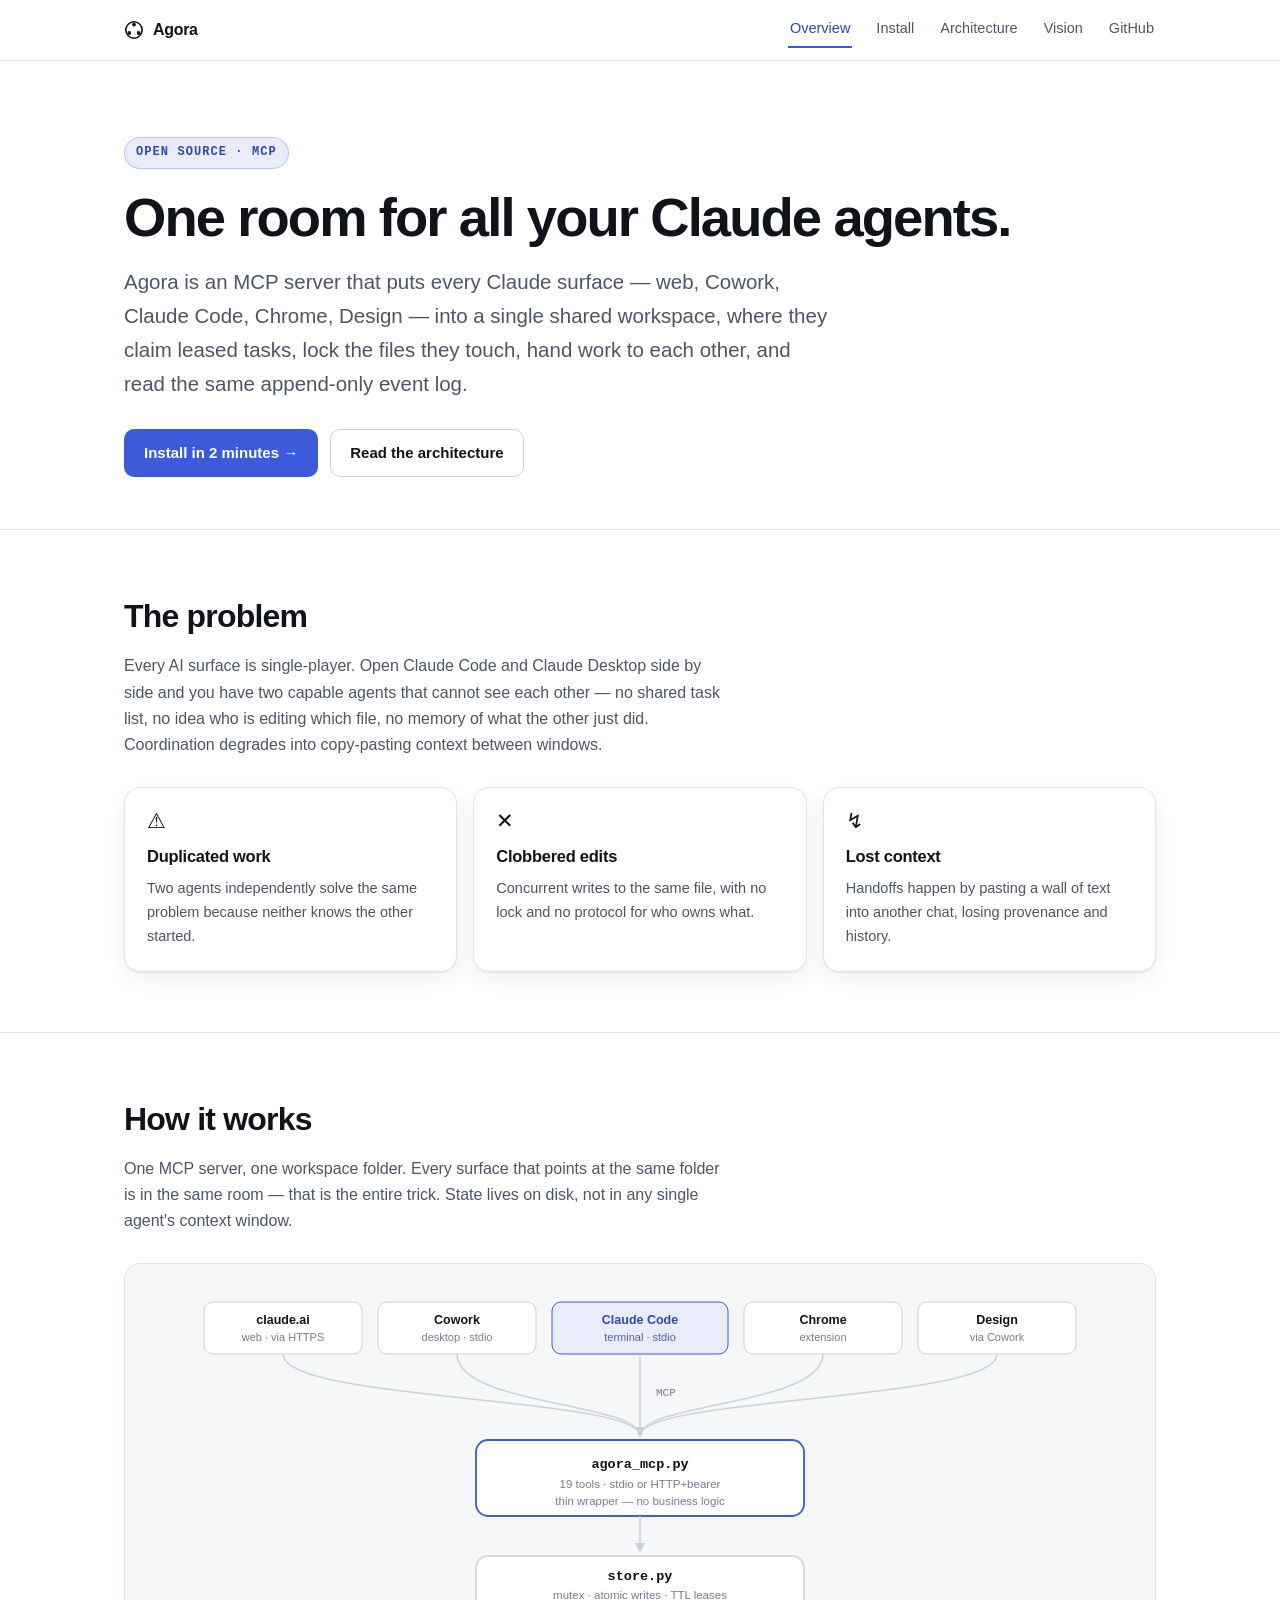
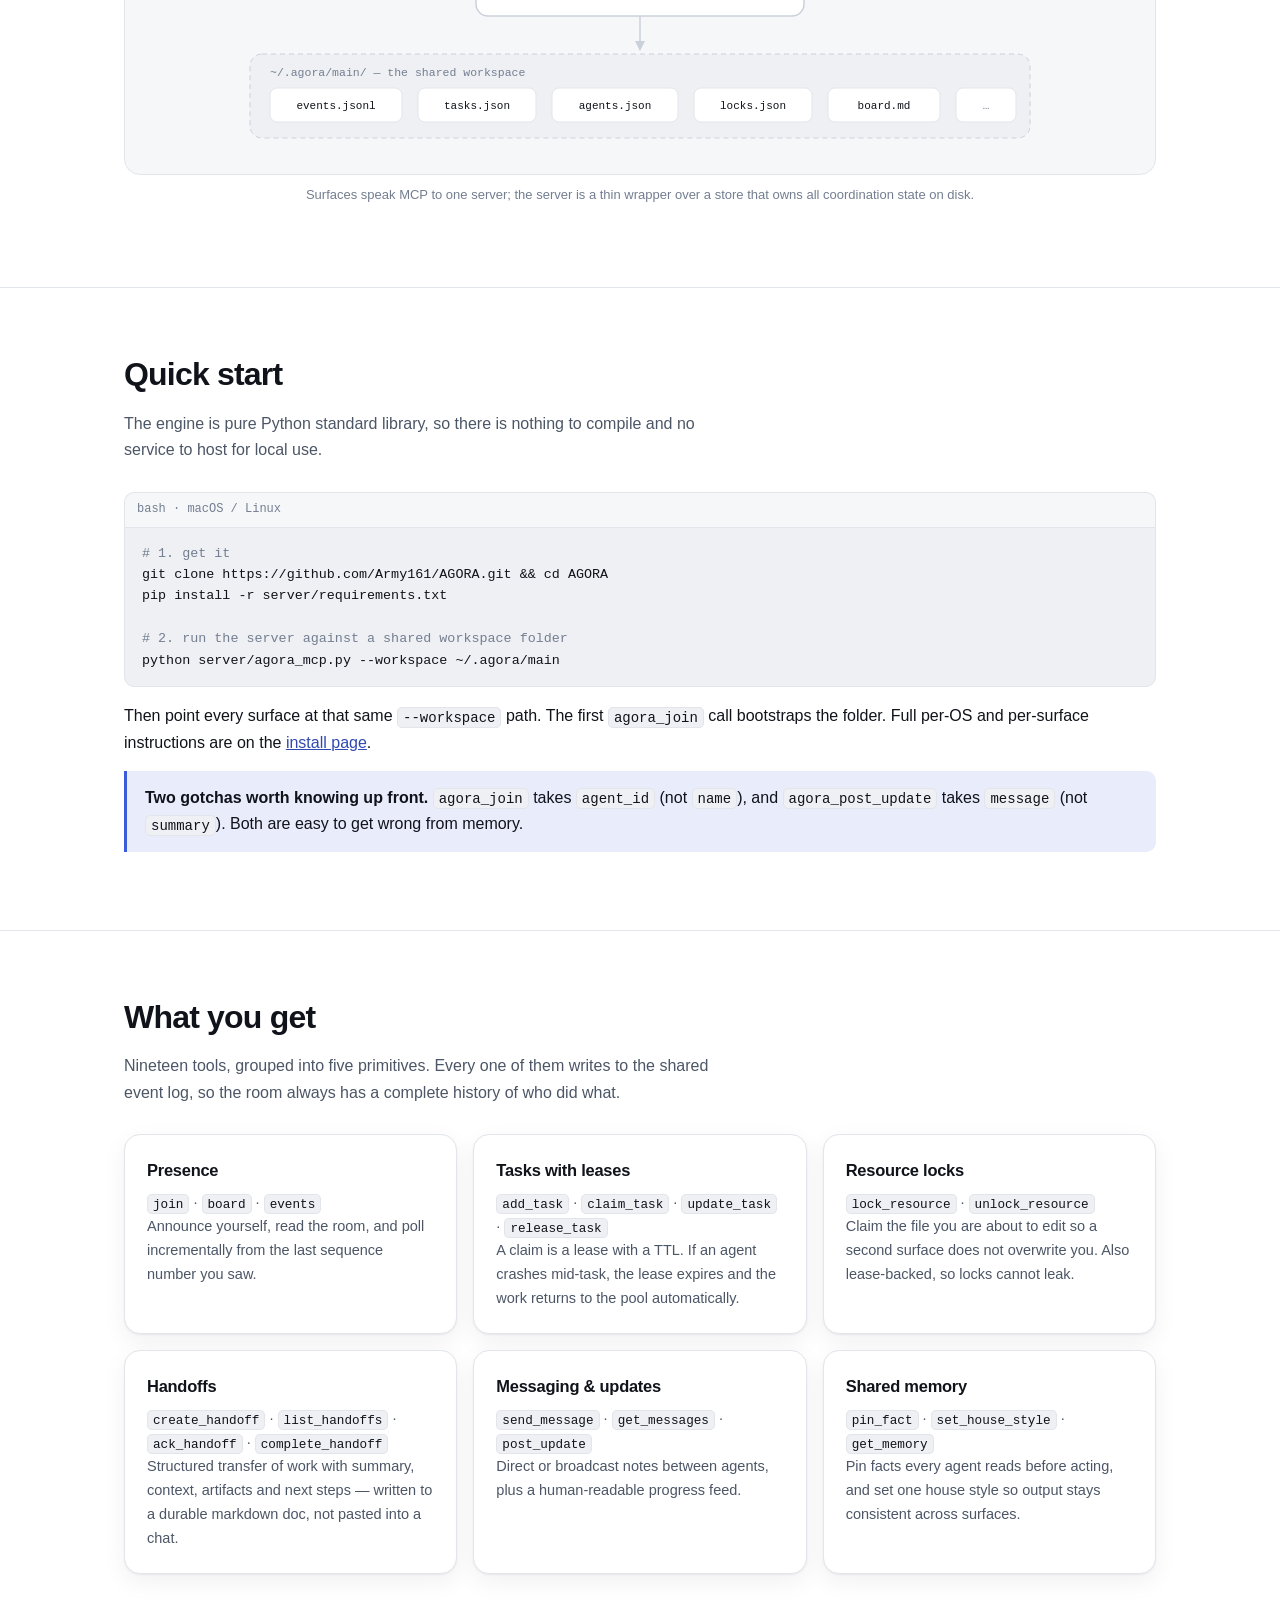
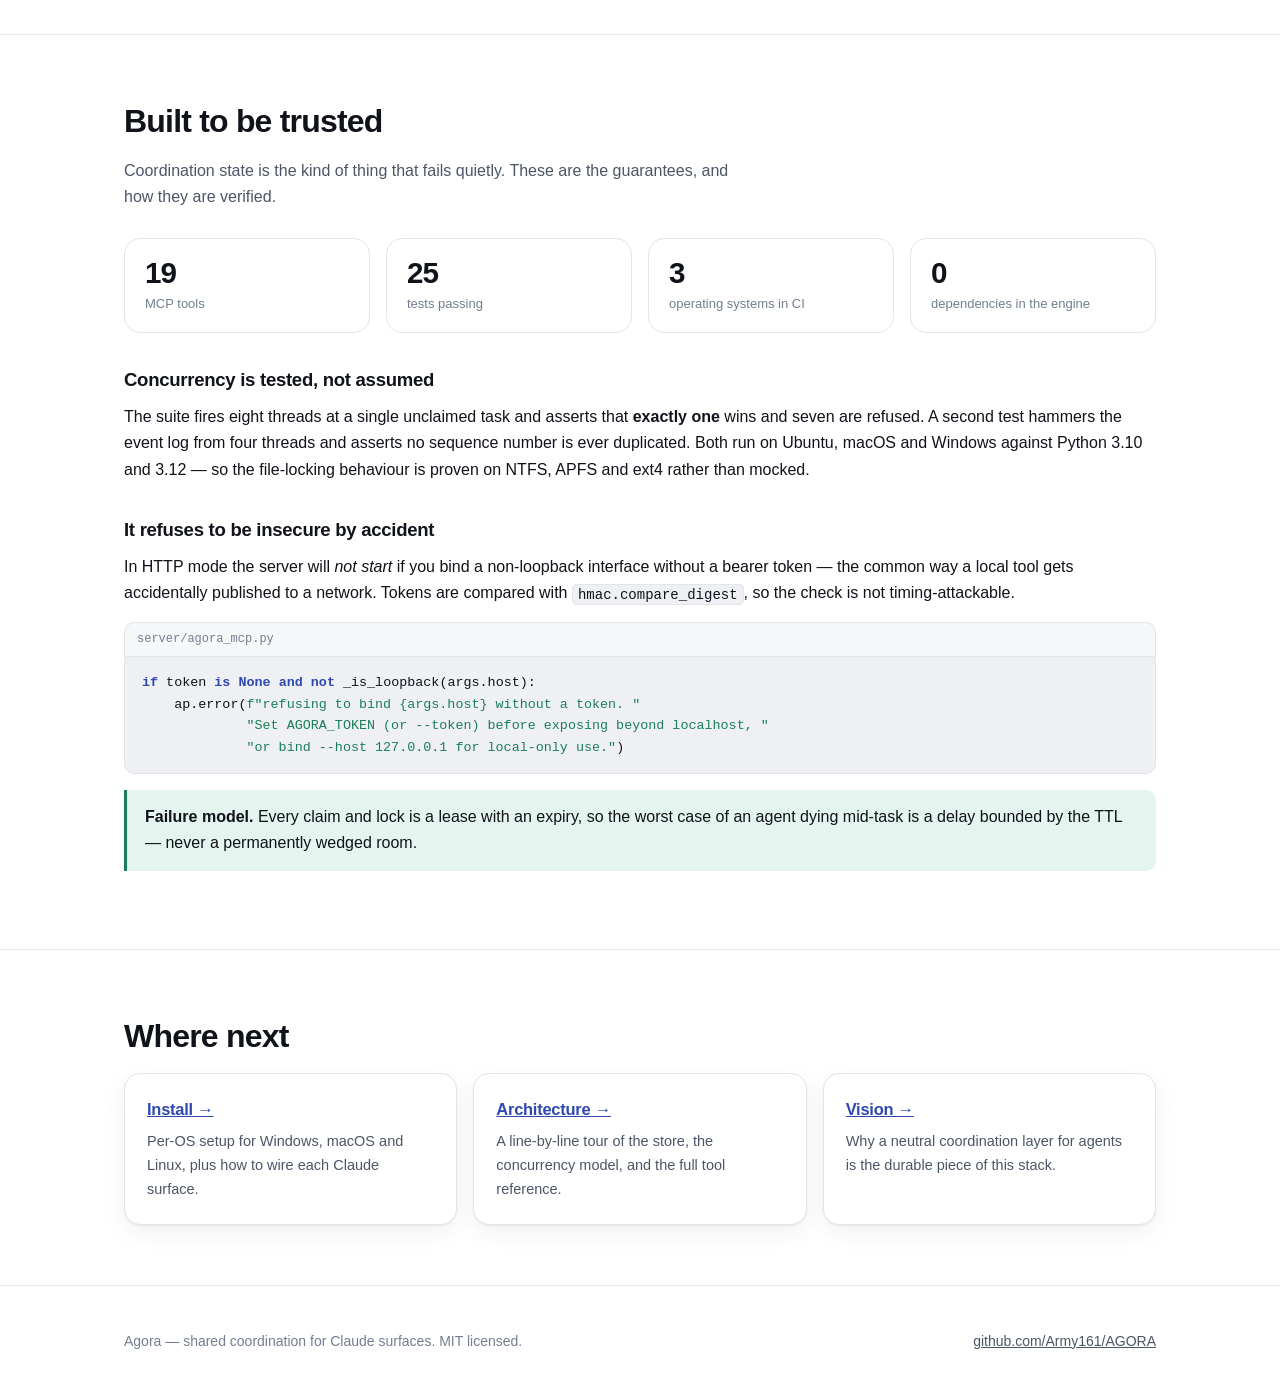
==== docs/index.html @ 0ce32cec "Add test suite, CI, docs site, LICENSE; fix stale docs and undeclared deps Packaging pass to make th" ====
<!doctype html>
<html lang="en">
<head>
<meta charset="utf-8">
<meta name="viewport" content="width=device-width, initial-scale=1">
<title>Agora — a shared room for your Claude agents</title>
<meta name="description" content="Agora is an MCP server that lets multiple Claude surfaces meet in one workspace: leased tasks, handoffs, resource locks and an append-only event log.">
<link rel="stylesheet" href="assets/agora.css">
</head>
<body>

<nav class="nav"><div class="nav-in">
<a class="brand" href="index.html"><svg width="20" height="20" viewBox="0 0 20 20" fill="none"><circle cx="10" cy="10" r="8.2" stroke="currentColor" stroke-width="1.6"/><circle cx="10" cy="4.6" r="1.9" fill="currentColor"/><circle cx="5.3" cy="13" r="1.9" fill="currentColor"/><circle cx="14.7" cy="13" r="1.9" fill="currentColor"/></svg>Agora</a>
<a class="navlink" href="index.html" aria-current="page">Overview</a>
<a class="navlink" href="install.html">Install</a>
<a class="navlink" href="architecture.html">Architecture</a>
<a class="navlink" href="pitch.html">Vision</a>
<a class="navlink" href="https://github.com/Army161/AGORA">GitHub</a>
</div></nav>

<header class="hero"><div class="wrap">
  <span class="eyebrow">Open source · MCP</span>
  <h1>One room for all your&nbsp;Claude agents.</h1>
  <p class="lede">Agora is an MCP server that puts every Claude surface — web, Cowork, Claude Code, Chrome, Design — into a single shared workspace, where they claim leased tasks, lock the files they touch, hand work to each other, and read the same append-only event log.</p>
  <div class="btn-row">
    <a class="btn btn-primary" href="install.html">Install in 2 minutes →</a>
    <a class="btn btn-ghost" href="architecture.html">Read the architecture</a>
  </div>
</div></header>

<section><div class="wrap">
  <h2>The problem</h2>
  <p class="sub">Every AI surface is single-player. Open Claude Code and Claude Desktop side by side and you have two capable agents that cannot see each other — no shared task list, no idea who is editing which file, no memory of what the other just did. Coordination degrades into copy-pasting context between windows.</p>

  <div class="grid g3">
    <div class="card">
      <span class="ico" aria-hidden="true">⚠</span>
      <h3>Duplicated work</h3>
      <p>Two agents independently solve the same problem because neither knows the other started.</p>
    </div>
    <div class="card">
      <span class="ico" aria-hidden="true">✕</span>
      <h3>Clobbered edits</h3>
      <p>Concurrent writes to the same file, with no lock and no protocol for who owns what.</p>
    </div>
    <div class="card">
      <span class="ico" aria-hidden="true">↯</span>
      <h3>Lost context</h3>
      <p>Handoffs happen by pasting a wall of text into another chat, losing provenance and history.</p>
    </div>
  </div>
</div></section>

<section><div class="wrap">
  <h2>How it works</h2>
  <p class="sub">One MCP server, one workspace folder. Every surface that points at the same folder is in the same room — that is the entire trick. State lives on disk, not in any single agent's context window.</p>

  <figure>
    <div class="fig-frame">
      <svg viewBox="0 0 900 470" role="img" aria-labelledby="archtitle archdesc" style="max-width:900px;margin:0 auto;">
        <title id="archtitle">Agora architecture</title>
        <desc id="archdesc">Five Claude surfaces connect over MCP to a single Agora server, which reads and writes one shared workspace folder containing the event log, tasks, agents, locks and a rendered board.</desc>

        <defs>
          <marker id="arw" viewBox="0 0 10 10" refX="9" refY="5" markerWidth="7" markerHeight="7" orient="auto-start-reverse">
            <path d="M 0 0 L 10 5 L 0 10 z" fill="var(--border-str)"/>
          </marker>
        </defs>

        <!-- surfaces -->
        <g font-family="var(--sans)" font-size="12.5" text-anchor="middle">
          <g>
            <rect x="14"  y="18" width="158" height="52" rx="9" fill="var(--surface)" stroke="var(--border-str)"/>
            <text x="93"  y="40" fill="var(--text)" font-weight="600">claude.ai</text>
            <text x="93"  y="57" fill="var(--text-mute)" font-size="11">web · via HTTPS</text>
          </g>
          <g>
            <rect x="188" y="18" width="158" height="52" rx="9" fill="var(--surface)" stroke="var(--border-str)"/>
            <text x="267" y="40" fill="var(--text)" font-weight="600">Cowork</text>
            <text x="267" y="57" fill="var(--text-mute)" font-size="11">desktop · stdio</text>
          </g>
          <g>
            <rect x="362" y="18" width="176" height="52" rx="9" fill="var(--accent-sm)" stroke="var(--accent)"/>
            <text x="450" y="40" fill="var(--accent-tx)" font-weight="600">Claude Code</text>
            <text x="450" y="57" fill="var(--accent-tx)" font-size="11" opacity=".85">terminal · stdio</text>
          </g>
          <g>
            <rect x="554" y="18" width="158" height="52" rx="9" fill="var(--surface)" stroke="var(--border-str)"/>
            <text x="633" y="40" fill="var(--text)" font-weight="600">Chrome</text>
            <text x="633" y="57" fill="var(--text-mute)" font-size="11">extension</text>
          </g>
          <g>
            <rect x="728" y="18" width="158" height="52" rx="9" fill="var(--surface)" stroke="var(--border-str)"/>
            <text x="807" y="40" fill="var(--text)" font-weight="600">Design</text>
            <text x="807" y="57" fill="var(--text-mute)" font-size="11">via Cowork</text>
          </g>
        </g>

        <!-- surface -> server -->
        <g stroke="var(--border-str)" stroke-width="1.5" fill="none" marker-end="url(#arw)">
          <path d="M93 70  C 93 118, 450 112, 450 152"/>
          <path d="M267 70 C 267 122, 450 118, 450 152"/>
          <path d="M450 70 L 450 152"/>
          <path d="M633 70 C 633 122, 450 118, 450 152"/>
          <path d="M807 70 C 807 118, 450 112, 450 152"/>
        </g>
        <text x="466" y="112" font-family="var(--mono)" font-size="11" fill="var(--text-mute)">MCP</text>

        <!-- server -->
        <g>
          <rect x="286" y="156" width="328" height="76" rx="12" fill="var(--surface)" stroke="var(--accent)" stroke-width="1.8"/>
          <text x="450" y="184" text-anchor="middle" font-family="var(--mono)" font-size="13.5" fill="var(--text)" font-weight="600">agora_mcp.py</text>
          <text x="450" y="204" text-anchor="middle" font-family="var(--sans)" font-size="11.5" fill="var(--text-mute)">19 tools · stdio or HTTP+bearer</text>
          <text x="450" y="221" text-anchor="middle" font-family="var(--sans)" font-size="11.5" fill="var(--text-mute)">thin wrapper — no business logic</text>
        </g>

        <path d="M450 232 L 450 268" stroke="var(--border-str)" stroke-width="1.5" fill="none" marker-end="url(#arw)"/>

        <!-- store -->
        <g>
          <rect x="286" y="272" width="328" height="60" rx="12" fill="var(--surface)" stroke="var(--border-str)" stroke-width="1.5"/>
          <text x="450" y="296" text-anchor="middle" font-family="var(--mono)" font-size="13.5" fill="var(--text)" font-weight="600">store.py</text>
          <text x="450" y="315" text-anchor="middle" font-family="var(--sans)" font-size="11.5" fill="var(--text-mute)">mutex · atomic writes · TTL leases</text>
        </g>

        <path d="M450 332 L 450 366" stroke="var(--border-str)" stroke-width="1.5" fill="none" marker-end="url(#arw)"/>

        <!-- workspace -->
        <g>
          <rect x="60" y="370" width="780" height="84" rx="12" fill="var(--bg-inset)" stroke="var(--border-str)" stroke-dasharray="5 4"/>
          <text x="80" y="392" font-family="var(--mono)" font-size="11.5" fill="var(--text-mute)">~/.agora/main/ — the shared workspace</text>
          <g font-family="var(--mono)" font-size="11" text-anchor="middle">
            <g><rect x="80"  y="404" width="132" height="34" rx="7" fill="var(--surface)" stroke="var(--border)"/><text x="146" y="425" fill="var(--text)">events.jsonl</text></g>
            <g><rect x="228" y="404" width="118" height="34" rx="7" fill="var(--surface)" stroke="var(--border)"/><text x="287" y="425" fill="var(--text)">tasks.json</text></g>
            <g><rect x="362" y="404" width="126" height="34" rx="7" fill="var(--surface)" stroke="var(--border)"/><text x="425" y="425" fill="var(--text)">agents.json</text></g>
            <g><rect x="504" y="404" width="118" height="34" rx="7" fill="var(--surface)" stroke="var(--border)"/><text x="563" y="425" fill="var(--text)">locks.json</text></g>
            <g><rect x="638" y="404" width="112" height="34" rx="7" fill="var(--surface)" stroke="var(--border)"/><text x="694" y="425" fill="var(--text)">board.md</text></g>
            <g><rect x="766" y="404" width="60" height="34" rx="7" fill="var(--surface)" stroke="var(--border)"/><text x="796" y="425" fill="var(--text-mute)">…</text></g>
          </g>
        </g>
      </svg>
    </div>
    <figcaption>Surfaces speak MCP to one server; the server is a thin wrapper over a store that owns all coordination state on disk.</figcaption>
  </figure>
</div></section>

<section><div class="wrap">
  <h2>Quick start</h2>
  <p class="sub">The engine is pure Python standard library, so there is nothing to compile and no service to host for local use.</p>

  <span class="filename">bash · macOS / Linux</span>
<pre><code><span class="c"># 1. get it</span>
git clone https://github.com/Army161/AGORA.git &amp;&amp; cd AGORA
pip install -r server/requirements.txt

<span class="c"># 2. run the server against a shared workspace folder</span>
python server/agora_mcp.py --workspace ~/.agora/main</code></pre>

  <p>Then point every surface at that same <code>--workspace</code> path. The first <code>agora_join</code> call bootstraps the folder. Full per-OS and per-surface instructions are on the <a href="install.html">install page</a>.</p>

  <div class="note">
    <p><strong>Two gotchas worth knowing up front.</strong> <code>agora_join</code> takes <code>agent_id</code> (not <code>name</code>), and <code>agora_post_update</code> takes <code>message</code> (not <code>summary</code>). Both are easy to get wrong from memory.</p>
  </div>
</div></section>

<section><div class="wrap">
  <h2>What you get</h2>
  <p class="sub">Nineteen tools, grouped into five primitives. Every one of them writes to the shared event log, so the room always has a complete history of who did what.</p>

  <div class="grid g2">
    <div class="card">
      <h3>Presence</h3>
      <p class="mb0"><code>join</code> · <code>board</code> · <code>events</code></p>
      <p class="mt32">Announce yourself, read the room, and poll incrementally from the last sequence number you saw.</p>
    </div>
    <div class="card">
      <h3>Tasks with leases</h3>
      <p class="mb0"><code>add_task</code> · <code>claim_task</code> · <code>update_task</code> · <code>release_task</code></p>
      <p class="mt32">A claim is a lease with a TTL. If an agent crashes mid-task, the lease expires and the work returns to the pool automatically.</p>
    </div>
    <div class="card">
      <h3>Resource locks</h3>
      <p class="mb0"><code>lock_resource</code> · <code>unlock_resource</code></p>
      <p class="mt32">Claim the file you are about to edit so a second surface does not overwrite you. Also lease-backed, so locks cannot leak.</p>
    </div>
    <div class="card">
      <h3>Handoffs</h3>
      <p class="mb0"><code>create_handoff</code> · <code>list_handoffs</code> · <code>ack_handoff</code> · <code>complete_handoff</code></p>
      <p class="mt32">Structured transfer of work with summary, context, artifacts and next steps — written to a durable markdown doc, not pasted into a chat.</p>
    </div>
    <div class="card">
      <h3>Messaging &amp; updates</h3>
      <p class="mb0"><code>send_message</code> · <code>get_messages</code> · <code>post_update</code></p>
      <p class="mt32">Direct or broadcast notes between agents, plus a human-readable progress feed.</p>
    </div>
    <div class="card">
      <h3>Shared memory</h3>
      <p class="mb0"><code>pin_fact</code> · <code>set_house_style</code> · <code>get_memory</code></p>
      <p class="mt32">Pin facts every agent reads before acting, and set one house style so output stays consistent across surfaces.</p>
    </div>
  </div>
</div></section>

<section><div class="wrap">
  <h2>Built to be trusted</h2>
  <p class="sub">Coordination state is the kind of thing that fails quietly. These are the guarantees, and how they are verified.</p>

  <div class="grid g4">
    <div class="stat"><span class="n">19</span><span class="l">MCP tools</span></div>
    <div class="stat"><span class="n">25</span><span class="l">tests passing</span></div>
    <div class="stat"><span class="n">3</span><span class="l">operating systems in CI</span></div>
    <div class="stat"><span class="n">0</span><span class="l">dependencies in the engine</span></div>
  </div>

  <h3>Concurrency is tested, not assumed</h3>
  <p>The suite fires eight threads at a single unclaimed task and asserts that <strong>exactly one</strong> wins and seven are refused. A second test hammers the event log from four threads and asserts no sequence number is ever duplicated. Both run on Ubuntu, macOS and Windows against Python 3.10 and 3.12 — so the file-locking behaviour is proven on NTFS, APFS and ext4 rather than mocked.</p>

  <h3>It refuses to be insecure by accident</h3>
  <p>In HTTP mode the server will <em>not start</em> if you bind a non-loopback interface without a bearer token — the common way a local tool gets accidentally published to a network. Tokens are compared with <code>hmac.compare_digest</code>, so the check is not timing-attackable.</p>

  <span class="filename">server/agora_mcp.py</span>
<pre><code><span class="k">if</span> token <span class="k">is</span> <span class="k">None</span> <span class="k">and</span> <span class="k">not</span> _is_loopback(args.host):
    ap.error(<span class="s">f"refusing to bind {args.host} without a token. "</span>
             <span class="s">"Set AGORA_TOKEN (or --token) before exposing beyond localhost, "</span>
             <span class="s">"or bind --host 127.0.0.1 for local-only use."</span>)</code></pre>

  <div class="note ok">
    <p><strong>Failure model.</strong> Every claim and lock is a lease with an expiry, so the worst case of an agent dying mid-task is a delay bounded by the TTL — never a permanently wedged room.</p>
  </div>
</div></section>

<section><div class="wrap">
  <h2>Where next</h2>
  <div class="grid g3">
    <div class="card">
      <h3><a href="install.html">Install →</a></h3>
      <p>Per-OS setup for Windows, macOS and Linux, plus how to wire each Claude surface.</p>
    </div>
    <div class="card">
      <h3><a href="architecture.html">Architecture →</a></h3>
      <p>A line-by-line tour of the store, the concurrency model, and the full tool reference.</p>
    </div>
    <div class="card">
      <h3><a href="pitch.html">Vision →</a></h3>
      <p>Why a neutral coordination layer for agents is the durable piece of this stack.</p>
    </div>
  </div>
</div></section>

<footer><div class="wrap"><div class="foot-in">
  <span>Agora — shared coordination for Claude surfaces. MIT licensed.</span>
  <span><a href="https://github.com/Army161/AGORA">github.com/Army161/AGORA</a></span>
</div></div></footer>

</body>
</html>
---- docs/assets/agora.css ----
/* Agora docs — shared design system.
   Self-contained on purpose: no CDN, no webfonts, no JS dependency.
   Theme-aware: light by default, dark via prefers-color-scheme or [data-theme]. */

:root {
  --bg:        #ffffff;
  --bg-soft:   #f6f7f9;
  --bg-inset:  #eef0f4;
  --surface:   #ffffff;
  --border:    #e2e5ea;
  --border-str:#cbd1da;

  --text:      #10131a;
  --text-soft: #4c5666;
  --text-mute: #737e90;

  --accent:    #3b5bdb;
  --accent-sm: #e8ecfb;
  --accent-tx: #2f49b0;

  --ok:        #1a7f5a;
  --ok-soft:   #e4f4ee;
  --warn:      #9a6208;
  --warn-soft: #fdf1dc;
  --danger:    #b4232b;
  --danger-soft:#fdeaea;

  --radius:   10px;
  --radius-lg:16px;
  --mono: ui-monospace, SFMono-Regular, "SF Mono", Menlo, Consolas, "Liberation Mono", monospace;
  --sans: -apple-system, BlinkMacSystemFont, "Segoe UI", Inter, Roboto, "Helvetica Neue", Arial, sans-serif;
  --shadow: 0 1px 2px rgba(16,19,26,.06), 0 8px 24px rgba(16,19,26,.06);
  --maxw: 1080px;
}

@media (prefers-color-scheme: dark) {
  :root:not([data-theme="light"]) {
    --bg:        #0c0e13;
    --bg-soft:   #12151c;
    --bg-inset:  #171b24;
    --surface:   #12151c;
    --border:    #242a36;
    --border-str:#333b4a;

    --text:      #eef1f6;
    --text-soft: #b3bccb;
    --text-mute: #8590a3;

    --accent:    #7d95f5;
    --accent-sm: #1a2140;
    --accent-tx: #a9baff;

    --ok:        #4ec9a0;
    --ok-soft:   #10281f;
    --warn:      #e0a94a;
    --warn-soft: #2a2113;
    --danger:    #f2777f;
    --danger-soft:#2c1618;

    --shadow: 0 1px 2px rgba(0,0,0,.4), 0 8px 24px rgba(0,0,0,.35);
  }
}

:root[data-theme="dark"] {
  --bg:#0c0e13; --bg-soft:#12151c; --bg-inset:#171b24; --surface:#12151c;
  --border:#242a36; --border-str:#333b4a;
  --text:#eef1f6; --text-soft:#b3bccb; --text-mute:#8590a3;
  --accent:#7d95f5; --accent-sm:#1a2140; --accent-tx:#a9baff;
  --ok:#4ec9a0; --ok-soft:#10281f; --warn:#e0a94a; --warn-soft:#2a2113;
  --danger:#f2777f; --danger-soft:#2c1618;
  --shadow: 0 1px 2px rgba(0,0,0,.4), 0 8px 24px rgba(0,0,0,.35);
}

* { box-sizing: border-box; }

html { scroll-behavior: smooth; }

body {
  margin: 0;
  background: var(--bg);
  color: var(--text);
  font-family: var(--sans);
  font-size: 16px;
  line-height: 1.65;
  -webkit-font-smoothing: antialiased;
}

.wrap { max-width: var(--maxw); margin: 0 auto; padding: 0 24px; }
.narrow { max-width: 780px; }

/* ---------- top nav ---------- */
.nav {
  position: sticky; top: 0; z-index: 50;
  background: color-mix(in srgb, var(--bg) 88%, transparent);
  backdrop-filter: saturate(160%) blur(10px);
  border-bottom: 1px solid var(--border);
}
.nav-in {
  max-width: var(--maxw); margin: 0 auto; padding: 12px 24px;
  display: flex; align-items: center; gap: 22px; flex-wrap: wrap;
}
.brand {
  display: flex; align-items: center; gap: 9px;
  font-weight: 680; letter-spacing: -.02em; color: var(--text);
  text-decoration: none; font-size: 16px; margin-right: auto;
}
.brand svg { display: block; }
.nav a.navlink {
  color: var(--text-soft); text-decoration: none; font-size: 14.5px;
  font-weight: 500; padding: 5px 2px; border-bottom: 2px solid transparent;
}
.nav a.navlink:hover { color: var(--text); }
.nav a.navlink[aria-current="page"] { color: var(--accent-tx); border-bottom-color: var(--accent); }

/* ---------- hero ---------- */
.hero { padding: 76px 0 52px; border-bottom: 1px solid var(--border); }
.hero h1 {
  font-size: clamp(2.1rem, 5.2vw, 3.4rem); line-height: 1.08;
  letter-spacing: -.035em; margin: 0 0 18px; font-weight: 700;
}
.hero .lede { font-size: clamp(1.05rem, 2.1vw, 1.28rem); color: var(--text-soft); max-width: 62ch; margin: 0 0 28px; }

.eyebrow {
  display: inline-flex; align-items: center; gap: 8px;
  font-family: var(--mono); font-size: 12px; letter-spacing: .09em; text-transform: uppercase;
  color: var(--accent-tx); background: var(--accent-sm);
  border: 1px solid color-mix(in srgb, var(--accent) 26%, transparent);
  padding: 5px 11px; border-radius: 100px; margin-bottom: 20px; font-weight: 600;
}

/* ---------- buttons ---------- */
.btn {
  display: inline-flex; align-items: center; gap: 8px;
  padding: 11px 19px; border-radius: var(--radius);
  font-size: 15px; font-weight: 600; text-decoration: none;
  border: 1px solid transparent; cursor: pointer; transition: transform .04s ease;
}
.btn:active { transform: translateY(1px); }
.btn-primary { background: var(--accent); color: #fff; }
.btn-primary:hover { filter: brightness(1.07); }
.btn-ghost { background: var(--surface); color: var(--text); border-color: var(--border-str); }
.btn-ghost:hover { background: var(--bg-soft); }
.btn-row { display: flex; gap: 12px; flex-wrap: wrap; align-items: center; }

/* ---------- sections ---------- */
section { padding: 60px 0; border-bottom: 1px solid var(--border); }
section:last-of-type { border-bottom: 0; }
h2 { font-size: clamp(1.5rem, 3vw, 2rem); letter-spacing: -.025em; margin: 0 0 10px; font-weight: 680; }
h3 { font-size: 1.16rem; letter-spacing: -.015em; margin: 32px 0 8px; font-weight: 650; }
h4 { font-size: 1rem; margin: 22px 0 6px; font-weight: 650; }
.sub { color: var(--text-soft); margin: 0 0 28px; max-width: 68ch; }
p { margin: 0 0 15px; }
a { color: var(--accent-tx); }

/* ---------- cards ---------- */
.grid { display: grid; gap: 16px; }
.g2 { grid-template-columns: repeat(auto-fit, minmax(300px, 1fr)); }
.g3 { grid-template-columns: repeat(auto-fit, minmax(232px, 1fr)); }
.g4 { grid-template-columns: repeat(auto-fit, minmax(178px, 1fr)); }

.card {
  background: var(--surface); border: 1px solid var(--border);
  border-radius: var(--radius-lg); padding: 22px; box-shadow: var(--shadow);
}
.card h3 { margin: 0 0 7px; font-size: 1.03rem; }
.card p { margin: 0; color: var(--text-soft); font-size: 14.5px; }
.card .ico { font-size: 21px; line-height: 1; margin-bottom: 12px; display: block; }

/* ---------- code ---------- */
code {
  font-family: var(--mono); font-size: .875em;
  background: var(--bg-inset); border: 1px solid var(--border);
  padding: 1.5px 5px; border-radius: 5px; color: var(--text);
}
pre {
  background: var(--bg-inset); border: 1px solid var(--border);
  border-radius: var(--radius); padding: 15px 17px; overflow-x: auto;
  font-family: var(--mono); font-size: 13.4px; line-height: 1.6; margin: 0 0 16px;
}
pre code { background: none; border: 0; padding: 0; font-size: inherit; }
pre .c { color: var(--text-mute); }        /* comment */
pre .k { color: var(--accent-tx); font-weight: 600; }  /* keyword */
pre .s { color: var(--ok); }               /* string */
pre .o { color: var(--text-soft); }        /* operator / punctuation */

.filename {
  font-family: var(--mono); font-size: 12px; color: var(--text-mute);
  background: var(--bg-soft); border: 1px solid var(--border); border-bottom: 0;
  padding: 7px 12px; border-radius: var(--radius) var(--radius) 0 0; display: block;
}
.filename + pre { border-radius: 0 0 var(--radius) var(--radius); }

/* ---------- tables ---------- */
.table-scroll { overflow-x: auto; margin: 0 0 18px; }
table { border-collapse: collapse; width: 100%; font-size: 14.5px; }
th, td { text-align: left; padding: 10px 13px; border-bottom: 1px solid var(--border); vertical-align: top; }
th { font-weight: 640; color: var(--text-soft); font-size: 12.5px; text-transform: uppercase; letter-spacing: .05em; white-space: nowrap; }
tbody tr:hover { background: var(--bg-soft); }
td code { white-space: nowrap; }

/* ---------- callouts ---------- */
.note {
  border-left: 3px solid var(--accent); background: var(--accent-sm);
  padding: 14px 18px; border-radius: 0 var(--radius) var(--radius) 0; margin: 0 0 18px;
}
.note.ok     { border-color: var(--ok);     background: var(--ok-soft); }
.note.warn   { border-color: var(--warn);   background: var(--warn-soft); }
.note.danger { border-color: var(--danger); background: var(--danger-soft); }
.note p:last-child { margin-bottom: 0; }
.note strong { font-weight: 660; }

/* ---------- pills / badges ---------- */
.pill {
  display: inline-block; font-family: var(--mono); font-size: 11.5px; font-weight: 600;
  padding: 3px 9px; border-radius: 100px; border: 1px solid var(--border-str);
  color: var(--text-soft); background: var(--bg-soft); white-space: nowrap;
}
.pill.ok    { color: var(--ok);     background: var(--ok-soft);    border-color: color-mix(in srgb, var(--ok) 32%, transparent); }
.pill.warn  { color: var(--warn);   background: var(--warn-soft);  border-color: color-mix(in srgb, var(--warn) 32%, transparent); }
.pill.acc   { color: var(--accent-tx); background: var(--accent-sm); border-color: color-mix(in srgb, var(--accent) 32%, transparent); }

/* ---------- stat tiles ---------- */
.stat { background: var(--surface); border: 1px solid var(--border); border-radius: var(--radius-lg); padding: 18px 20px; }
.stat .n { font-size: 1.85rem; font-weight: 700; letter-spacing: -.03em; line-height: 1.1; display: block; }
.stat .l { font-size: 13px; color: var(--text-mute); margin-top: 3px; display: block; }

/* ---------- figures ---------- */
figure { margin: 0 0 22px; }
figure svg, figure img { display: block; width: 100%; height: auto; border-radius: var(--radius); }
figure img { border: 1px solid var(--border); }
figcaption { font-size: 13px; color: var(--text-mute); margin-top: 9px; text-align: center; }
.fig-frame {
  background: var(--bg-soft); border: 1px solid var(--border);
  border-radius: var(--radius-lg); padding: 20px; overflow-x: auto;
}

/* ---------- steps ---------- */
.steps { counter-reset: step; list-style: none; padding: 0; margin: 0; }
.steps > li { counter-increment: step; position: relative; padding-left: 44px; margin-bottom: 26px; }
.steps > li::before {
  content: counter(step); position: absolute; left: 0; top: 0;
  width: 28px; height: 28px; border-radius: 50%;
  background: var(--accent); color: #fff;
  display: grid; place-items: center; font-size: 13.5px; font-weight: 680;
  font-family: var(--mono);
}
.steps > li > h3, .steps > li > h4 { margin-top: 0; }

/* ---------- tabs (CSS-only, radio driven) ---------- */
.tabs { margin: 0 0 22px; }
.tabs input[type="radio"] { position: absolute; opacity: 0; pointer-events: none; }
.tabbar { display: flex; gap: 4px; border-bottom: 1px solid var(--border); flex-wrap: wrap; }
.tabbar label {
  padding: 9px 15px; cursor: pointer; font-size: 14px; font-weight: 570;
  color: var(--text-soft); border-bottom: 2px solid transparent; margin-bottom: -1px;
  display: inline-flex; align-items: center; gap: 7px; user-select: none;
}
.tabbar label:hover { color: var(--text); }
.tabpanel { display: none; padding-top: 20px; }
.tabs input:nth-of-type(1):checked ~ .tabbar label:nth-of-type(1),
.tabs input:nth-of-type(2):checked ~ .tabbar label:nth-of-type(2),
.tabs input:nth-of-type(3):checked ~ .tabbar label:nth-of-type(3),
.tabs input:nth-of-type(4):checked ~ .tabbar label:nth-of-type(4) {
  color: var(--accent-tx); border-bottom-color: var(--accent);
}
.tabs input:nth-of-type(1):checked ~ .tabpanel:nth-of-type(1),
.tabs input:nth-of-type(2):checked ~ .tabpanel:nth-of-type(2),
.tabs input:nth-of-type(3):checked ~ .tabpanel:nth-of-type(3),
.tabs input:nth-of-type(4):checked ~ .tabpanel:nth-of-type(4) { display: block; }

/* ---------- line-by-line annotation ---------- */
.annot { display: grid; grid-template-columns: minmax(0, 1.15fr) minmax(0, 1fr); gap: 18px; align-items: start; margin: 0 0 26px; }
.annot .why { background: var(--bg-soft); border: 1px solid var(--border); border-radius: var(--radius); padding: 15px 17px; font-size: 14.3px; }
.annot .why p { margin: 0 0 10px; }
.annot .why p:last-child { margin: 0; }
.annot .why .lbl { font-family: var(--mono); font-size: 11.5px; text-transform: uppercase; letter-spacing: .07em; color: var(--text-mute); display: block; margin-bottom: 7px; }
@media (max-width: 820px) { .annot { grid-template-columns: 1fr; } }

/* ---------- footer ---------- */
footer { padding: 44px 0; color: var(--text-mute); font-size: 14px; border-top: 1px solid var(--border); }
footer a { color: var(--text-soft); }
.foot-in { display: flex; gap: 18px; flex-wrap: wrap; align-items: center; justify-content: space-between; }

/* ---------- utilities ---------- */
.mono { font-family: var(--mono); }
.muted { color: var(--text-mute); }
.center { text-align: center; }
.mb0 { margin-bottom: 0; }
.mt32 { margin-top: 32px; }
hr { border: 0; border-top: 1px solid var(--border); margin: 34px 0; }
.todo {
  background: var(--warn-soft); border: 1px dashed var(--warn);
  color: var(--warn); font-family: var(--mono); font-size: 12.5px; font-weight: 600;
  padding: 2px 8px; border-radius: 5px; white-space: nowrap;
}
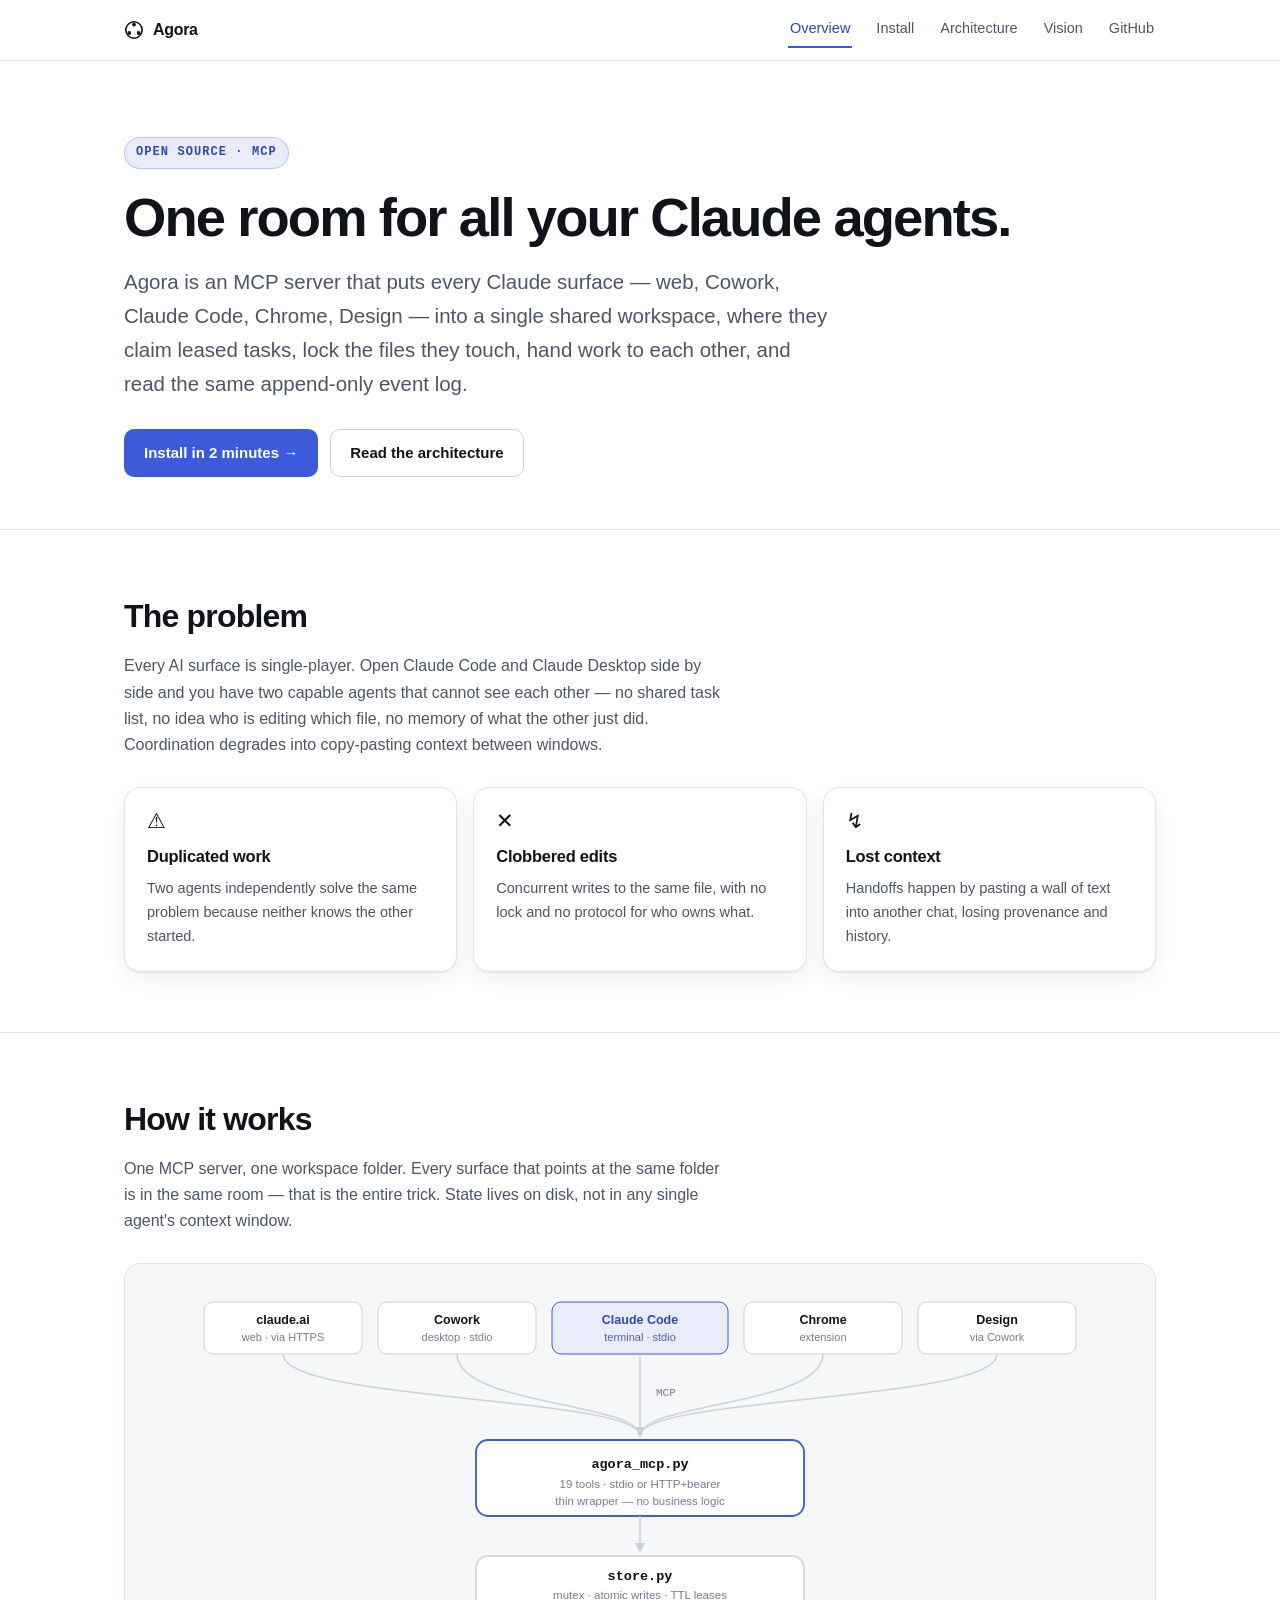
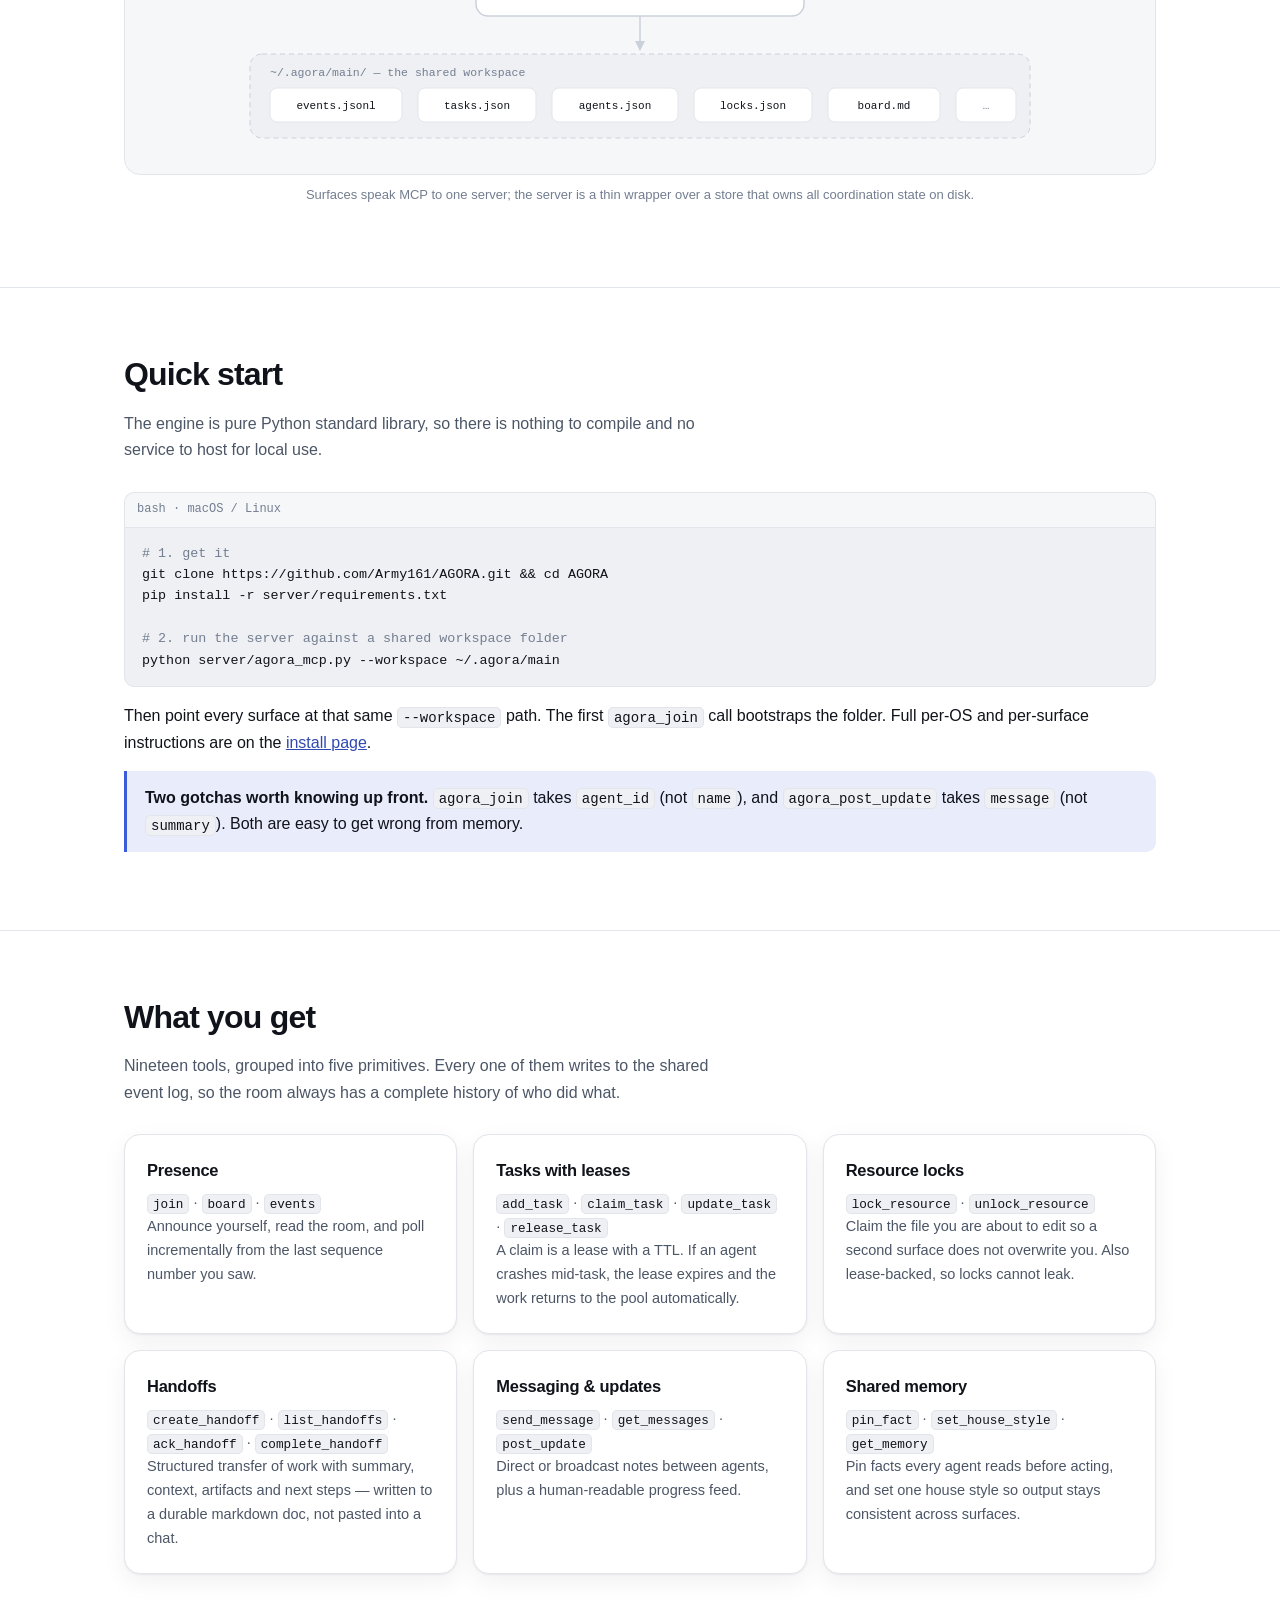
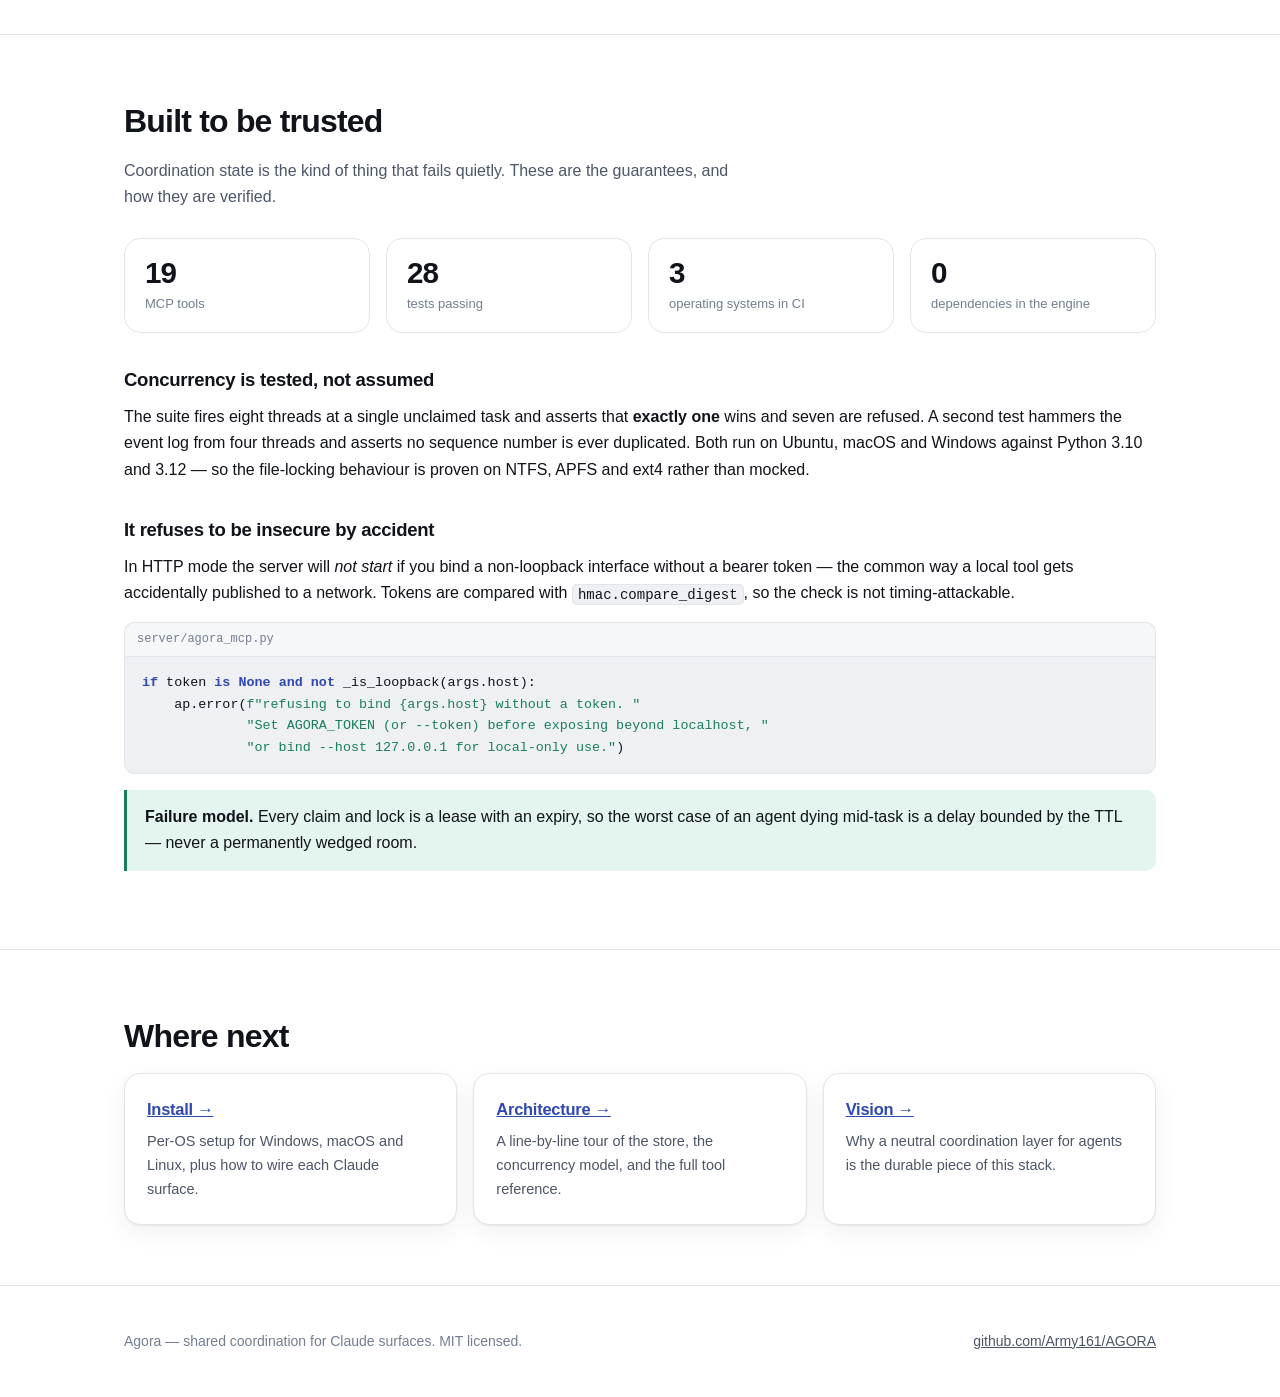
==== commit 4c1a3c11: "Update test count to 28 across README and docs The three UTF-8 regression tests took the suite from " ====
--- a/docs/index.html
+++ b/docs/index.html
@@ -207,7 +207,7 @@
 
   <div class="grid g4">
     <div class="stat"><span class="n">19</span><span class="l">MCP tools</span></div>
-    <div class="stat"><span class="n">25</span><span class="l">tests passing</span></div>
+    <div class="stat"><span class="n">28</span><span class="l">tests passing</span></div>
     <div class="stat"><span class="n">3</span><span class="l">operating systems in CI</span></div>
     <div class="stat"><span class="n">0</span><span class="l">dependencies in the engine</span></div>
   </div>
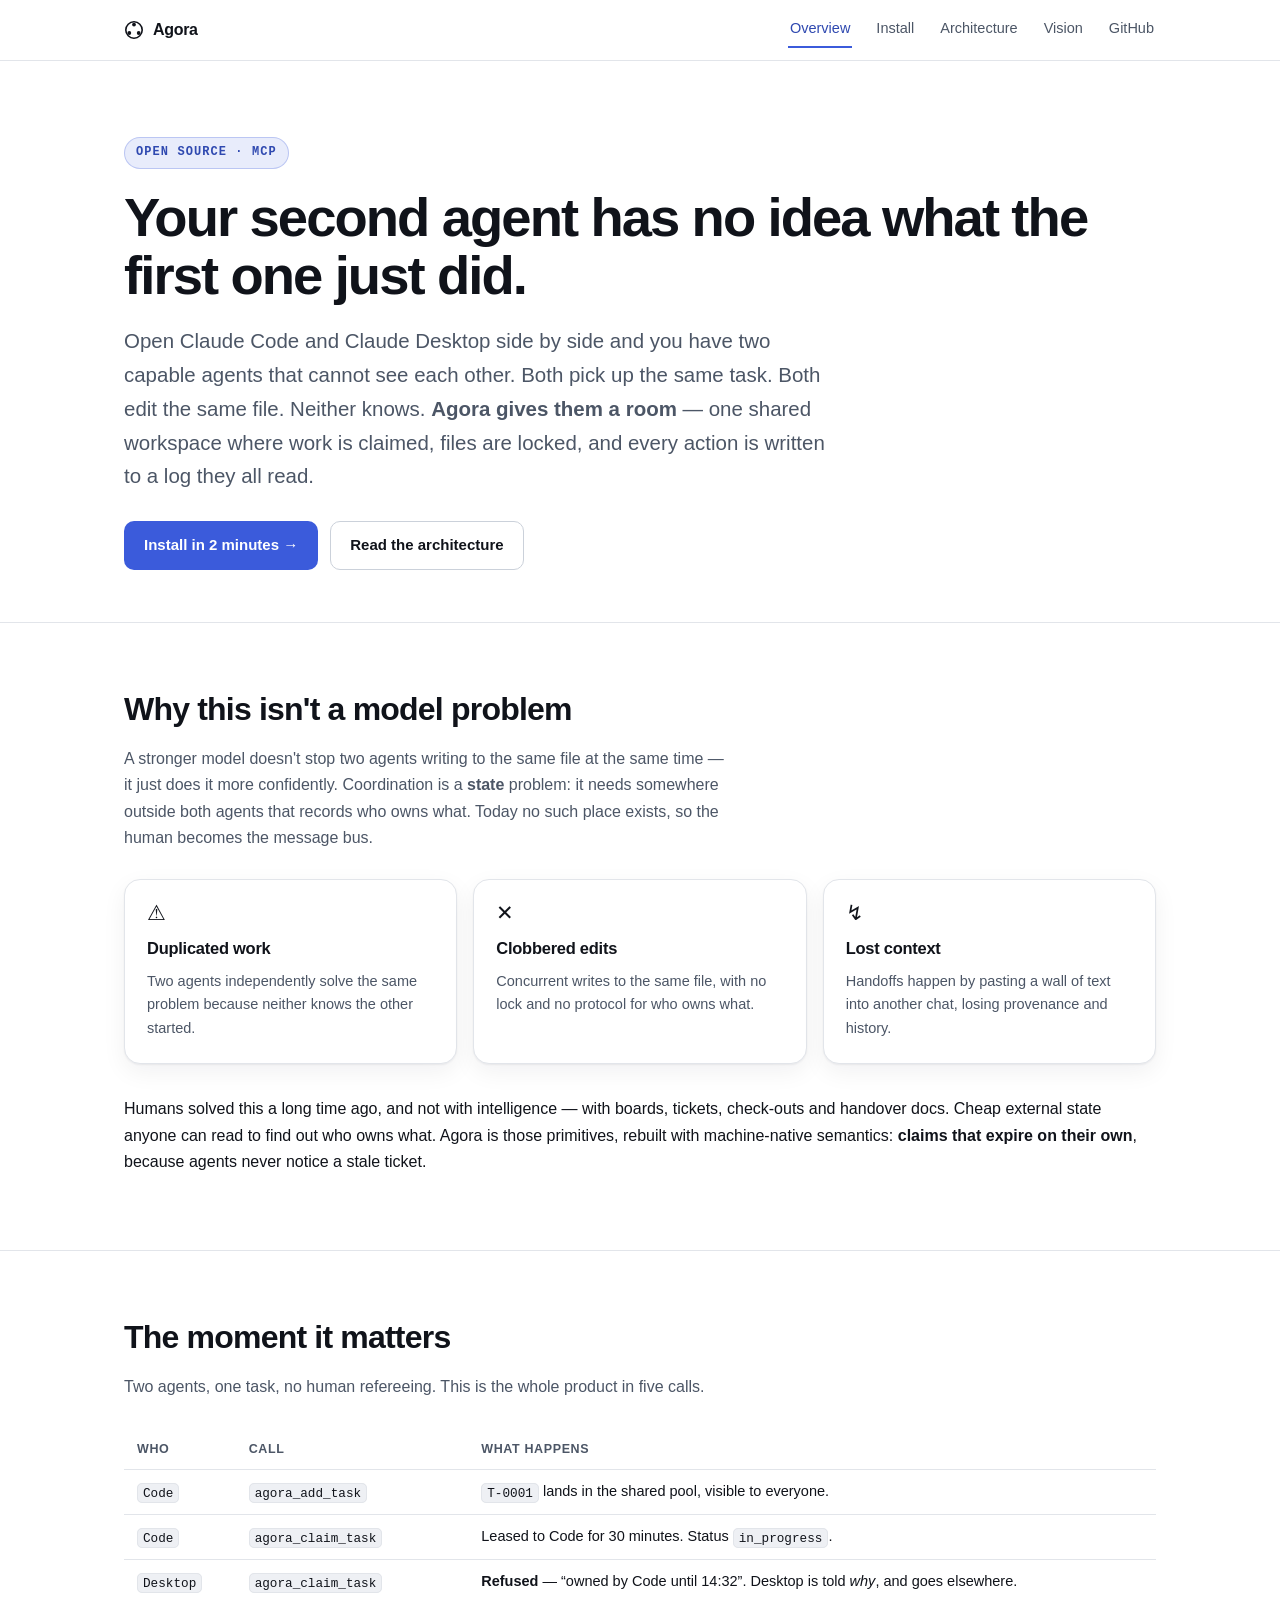
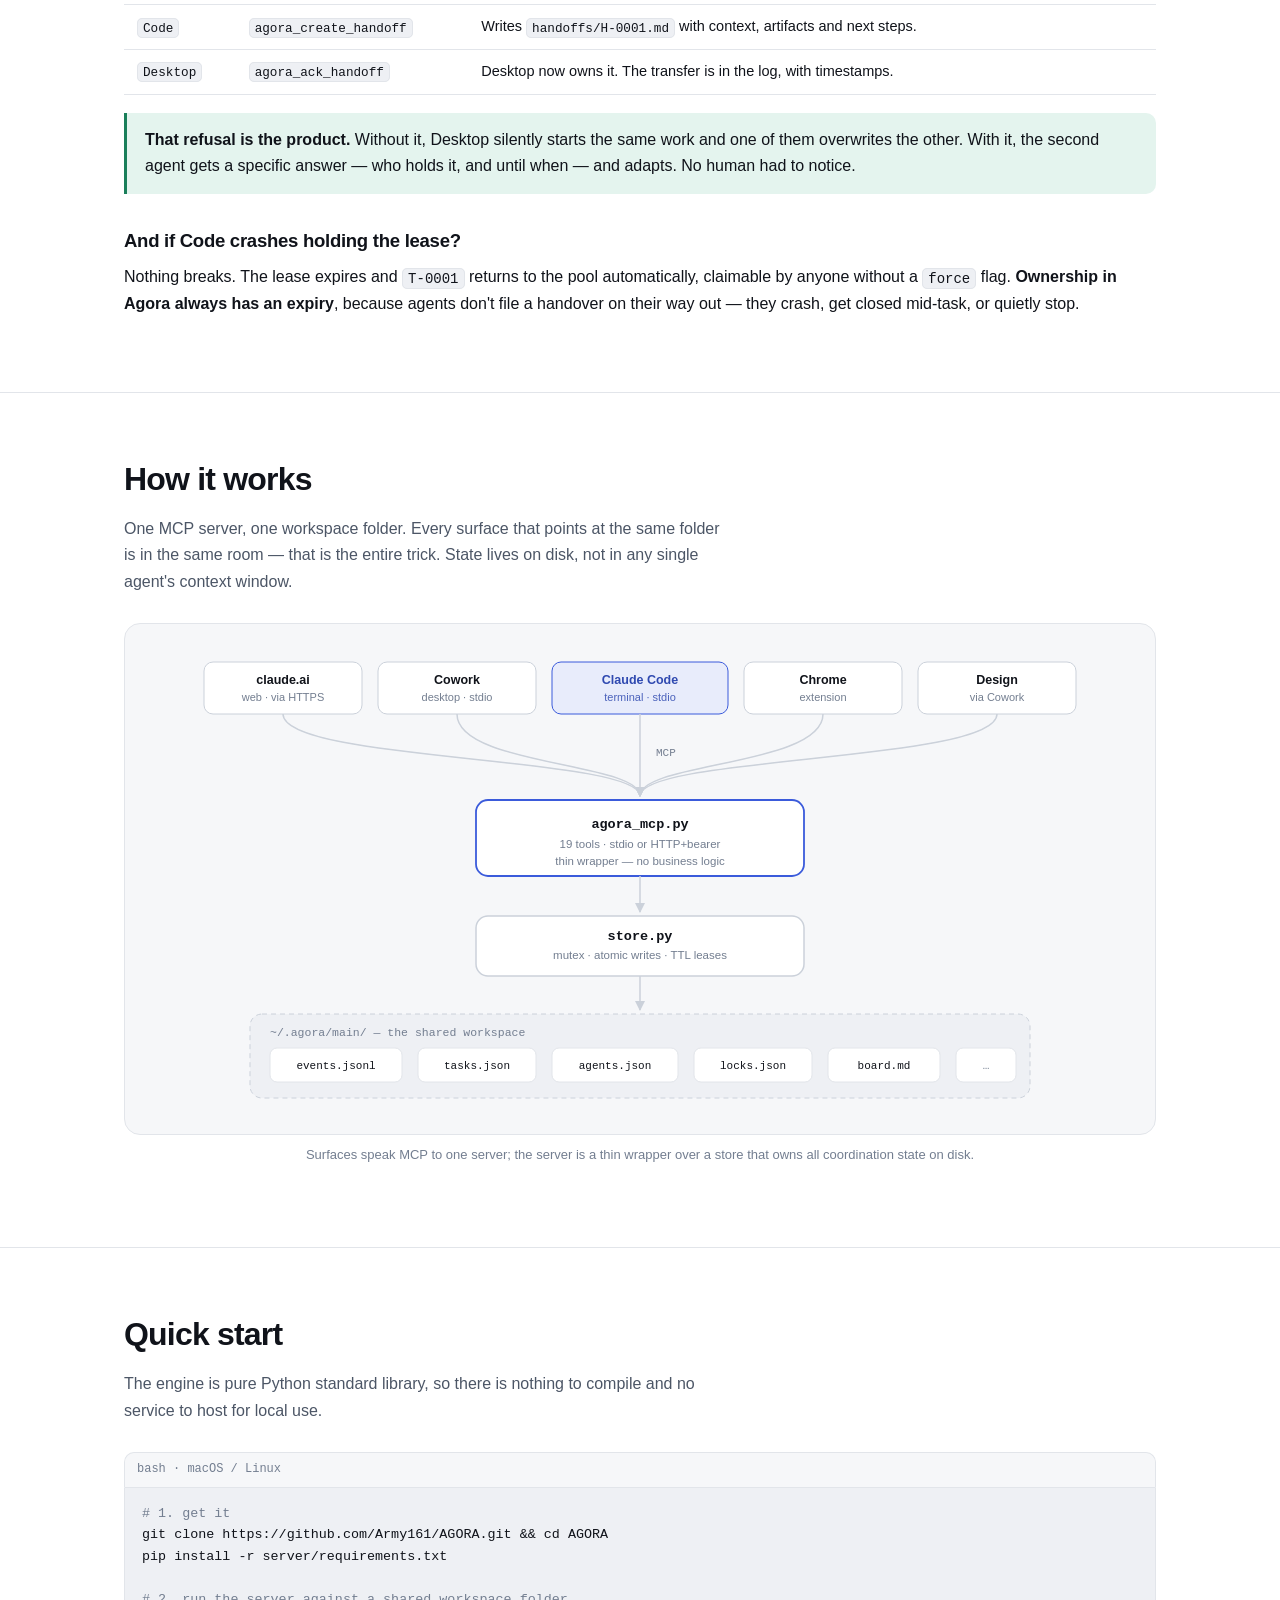
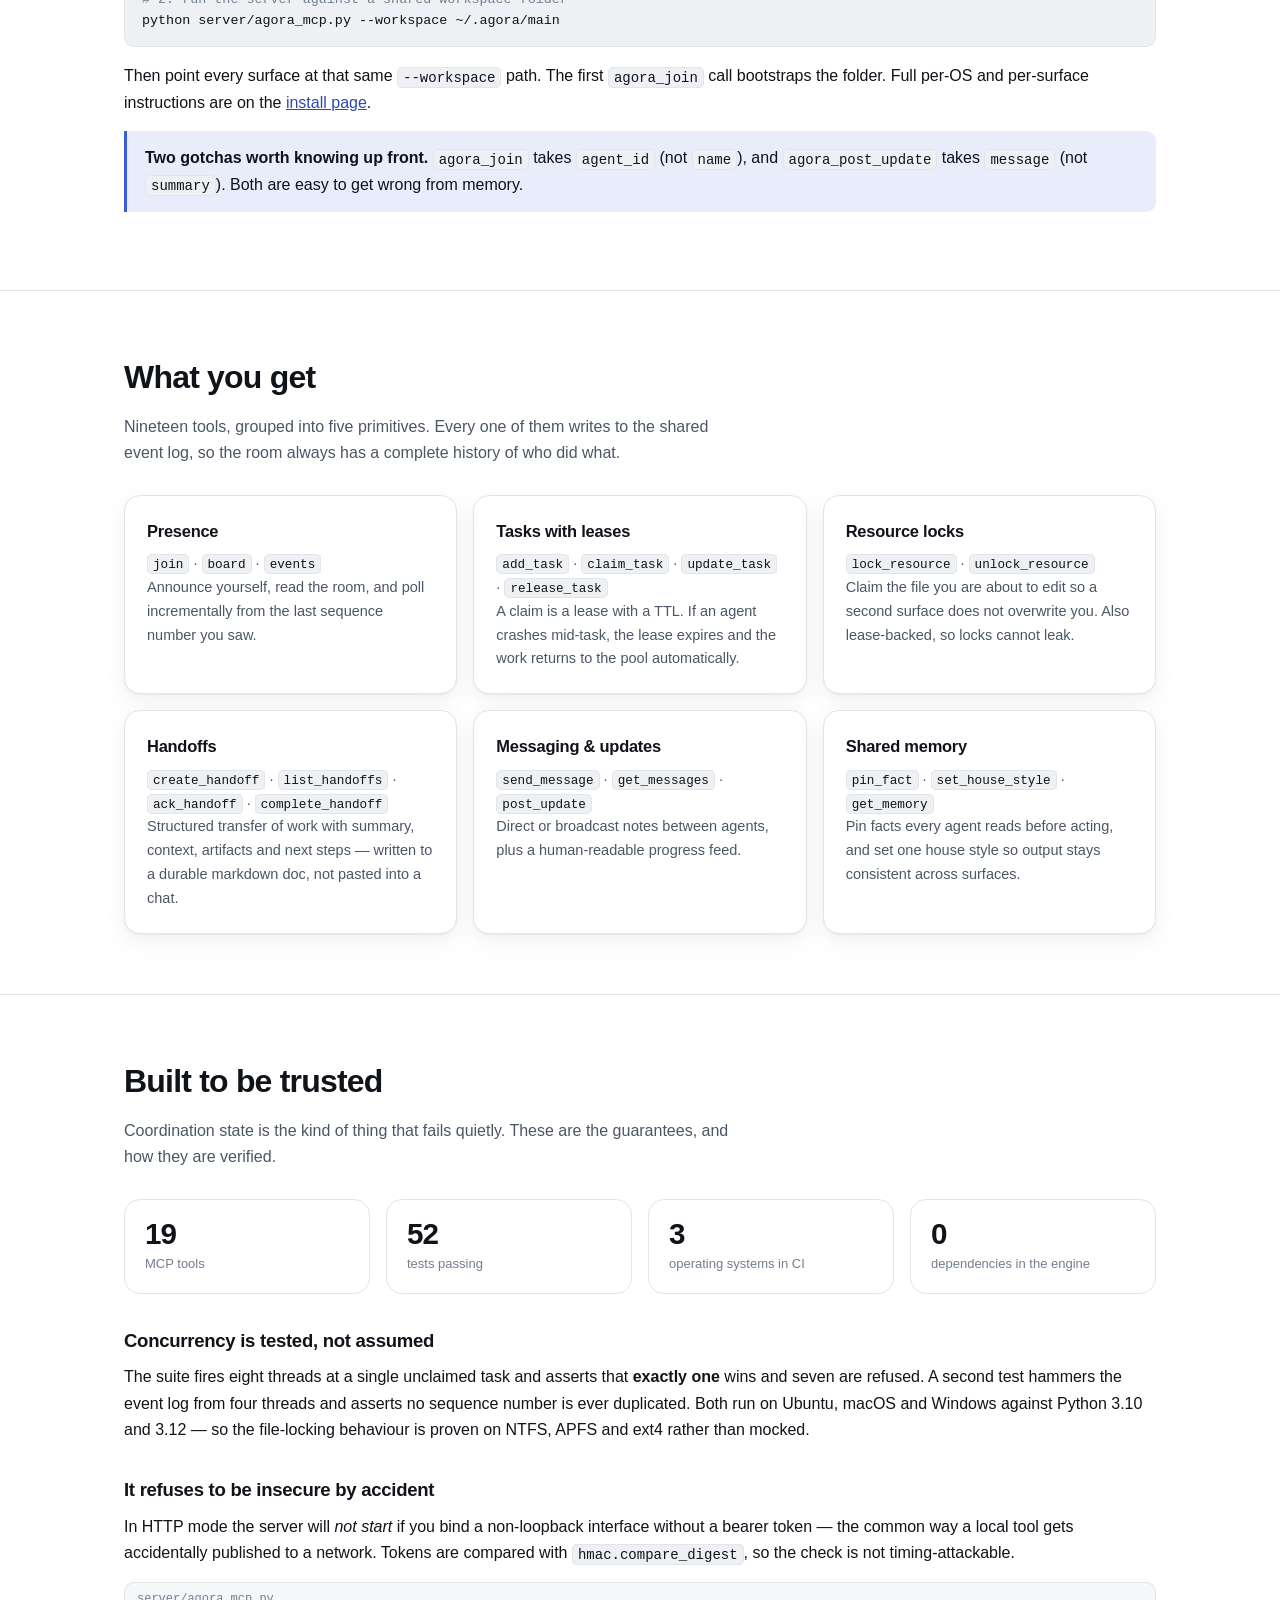
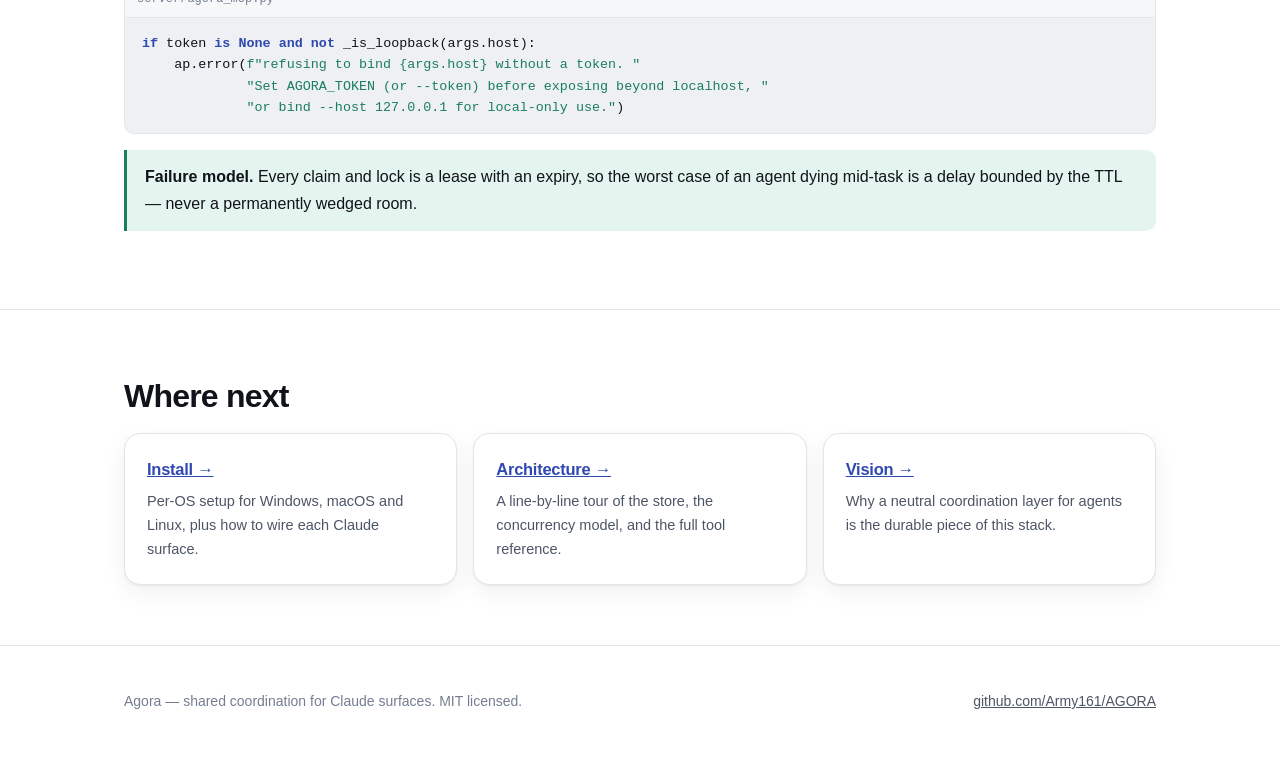
==== commit 3c0555e3: "Landing page: lead with the failure, not the feature list The hero described what Agora is before es" ====
--- a/docs/index.html
+++ b/docs/index.html
@@ -20,8 +20,8 @@
 
 <header class="hero"><div class="wrap">
   <span class="eyebrow">Open source · MCP</span>
-  <h1>One room for all your&nbsp;Claude agents.</h1>
-  <p class="lede">Agora is an MCP server that puts every Claude surface — web, Cowork, Claude Code, Chrome, Design — into a single shared workspace, where they claim leased tasks, lock the files they touch, hand work to each other, and read the same append-only event log.</p>
+  <h1>Your second agent has no idea what the first one just&nbsp;did.</h1>
+  <p class="lede">Open Claude Code and Claude Desktop side by side and you have two capable agents that cannot see each other. Both pick up the same task. Both edit the same file. Neither knows. <strong>Agora gives them a room</strong> — one shared workspace where work is claimed, files are locked, and every action is written to a log they all read.</p>
   <div class="btn-row">
     <a class="btn btn-primary" href="install.html">Install in 2 minutes →</a>
     <a class="btn btn-ghost" href="architecture.html">Read the architecture</a>
@@ -29,8 +29,8 @@
 </div></header>
 
 <section><div class="wrap">
-  <h2>The problem</h2>
-  <p class="sub">Every AI surface is single-player. Open Claude Code and Claude Desktop side by side and you have two capable agents that cannot see each other — no shared task list, no idea who is editing which file, no memory of what the other just did. Coordination degrades into copy-pasting context between windows.</p>
+  <h2>Why this isn't a model problem</h2>
+  <p class="sub">A stronger model doesn't stop two agents writing to the same file at the same time — it just does it more confidently. Coordination is a <strong>state</strong> problem: it needs somewhere outside both agents that records who owns what. Today no such place exists, so the human becomes the message bus.</p>
 
   <div class="grid g3">
     <div class="card">
@@ -49,6 +49,31 @@
       <p>Handoffs happen by pasting a wall of text into another chat, losing provenance and history.</p>
     </div>
   </div>
+
+  <p class="mt32">Humans solved this a long time ago, and not with intelligence — with boards, tickets, check-outs and handover docs. Cheap external state anyone can read to find out who owns what. Agora is those primitives, rebuilt with machine-native semantics: <strong>claims that expire on their own</strong>, because agents never notice a stale ticket.</p>
+</div></section>
+
+<section><div class="wrap">
+  <h2>The moment it matters</h2>
+  <p class="sub">Two agents, one task, no human refereeing. This is the whole product in five calls.</p>
+
+  <div class="table-scroll"><table>
+    <thead><tr><th>Who</th><th>Call</th><th>What happens</th></tr></thead>
+    <tbody>
+      <tr><td><code>Code</code></td><td><code>agora_add_task</code></td><td><code>T-0001</code> lands in the shared pool, visible to everyone.</td></tr>
+      <tr><td><code>Code</code></td><td><code>agora_claim_task</code></td><td>Leased to Code for 30 minutes. Status <code>in_progress</code>.</td></tr>
+      <tr><td><code>Desktop</code></td><td><code>agora_claim_task</code></td><td><strong>Refused</strong> — “owned by Code until 14:32”. Desktop is told <em>why</em>, and goes elsewhere.</td></tr>
+      <tr><td><code>Code</code></td><td><code>agora_create_handoff</code></td><td>Writes <code>handoffs/H-0001.md</code> with context, artifacts and next steps.</td></tr>
+      <tr><td><code>Desktop</code></td><td><code>agora_ack_handoff</code></td><td>Desktop now owns it. The transfer is in the log, with timestamps.</td></tr>
+    </tbody>
+  </table></div>
+
+  <div class="note ok">
+    <p><strong>That refusal is the product.</strong> Without it, Desktop silently starts the same work and one of them overwrites the other. With it, the second agent gets a specific answer — who holds it, and until when — and adapts. No human had to notice.</p>
+  </div>
+
+  <h3>And if Code crashes holding the lease?</h3>
+  <p>Nothing breaks. The lease expires and <code>T-0001</code> returns to the pool automatically, claimable by anyone without a <code>force</code> flag. <strong>Ownership in Agora always has an expiry</strong>, because agents don't file a handover on their way out — they crash, get closed mid-task, or quietly stop.</p>
 </div></section>
 
 <section><div class="wrap">
@@ -207,7 +232,7 @@
 
   <div class="grid g4">
     <div class="stat"><span class="n">19</span><span class="l">MCP tools</span></div>
-    <div class="stat"><span class="n">28</span><span class="l">tests passing</span></div>
+    <div class="stat"><span class="n">52</span><span class="l">tests passing</span></div>
     <div class="stat"><span class="n">3</span><span class="l">operating systems in CI</span></div>
     <div class="stat"><span class="n">0</span><span class="l">dependencies in the engine</span></div>
   </div>
